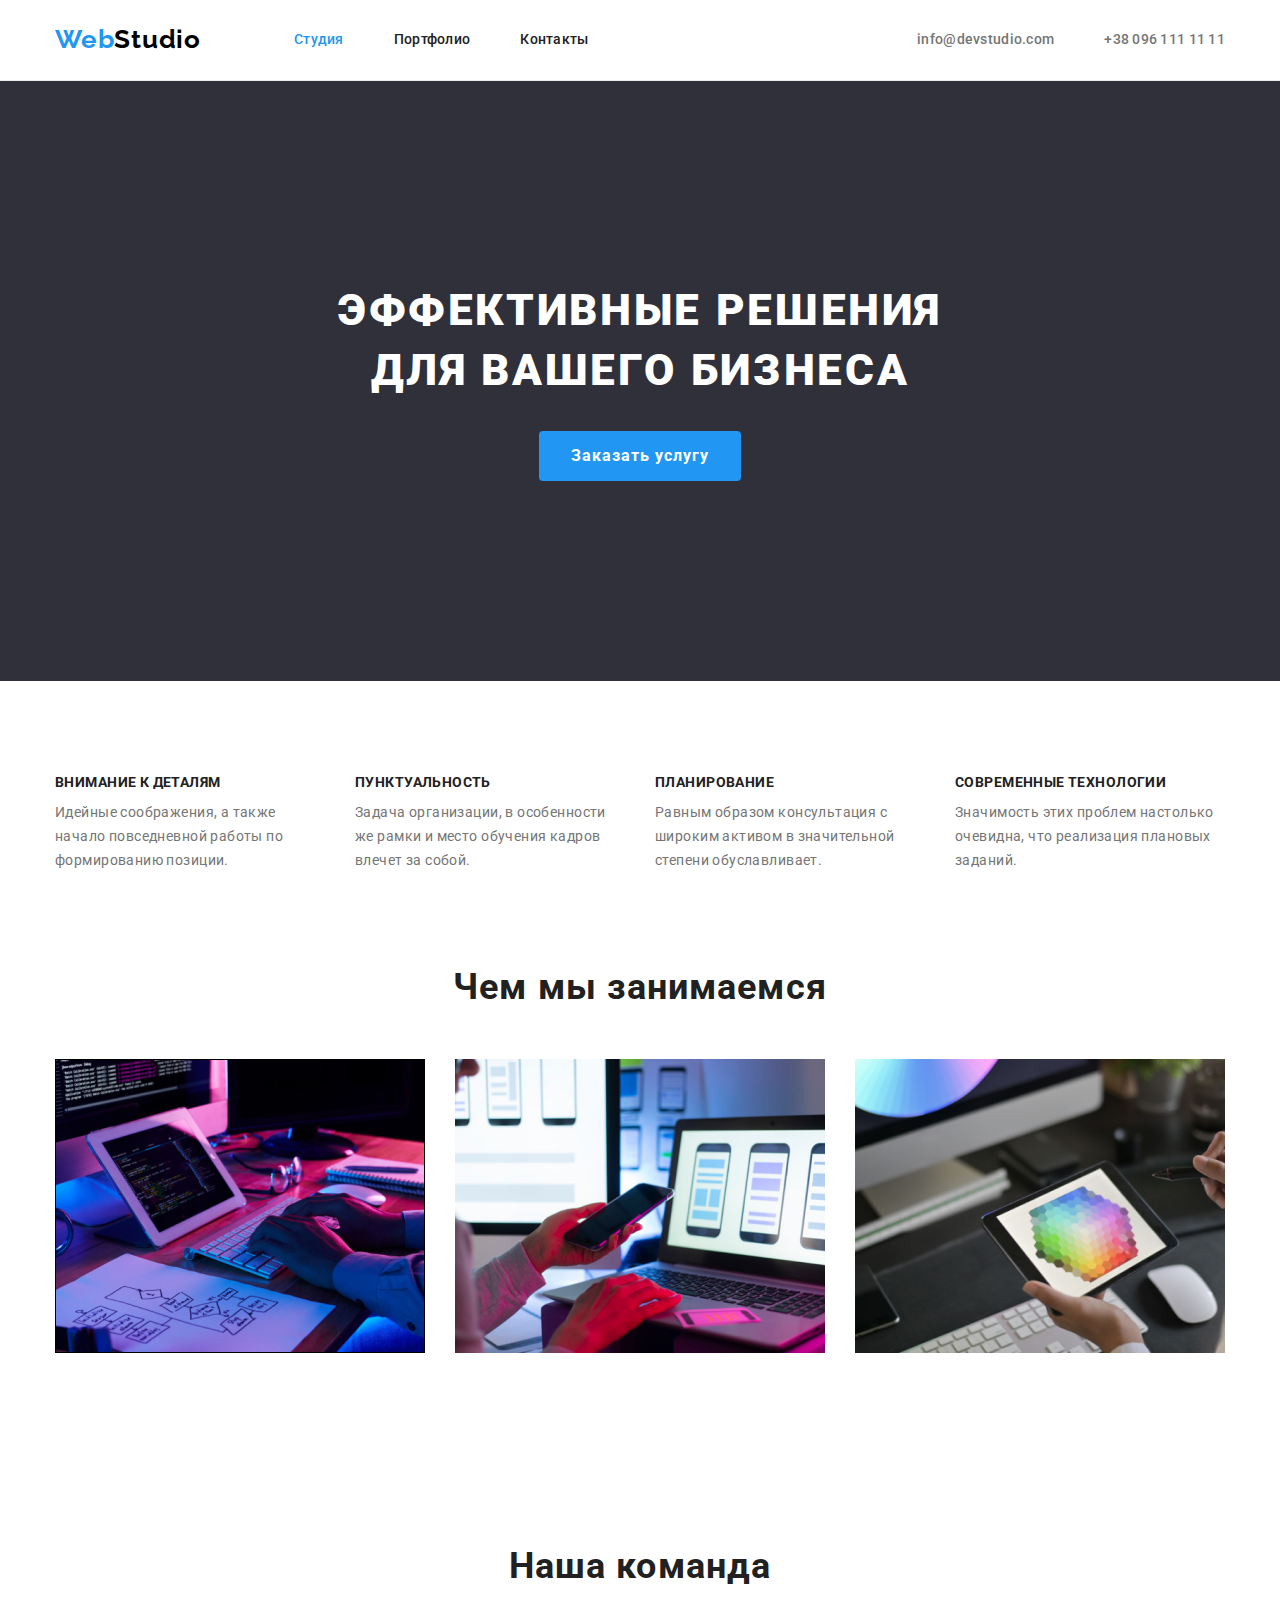
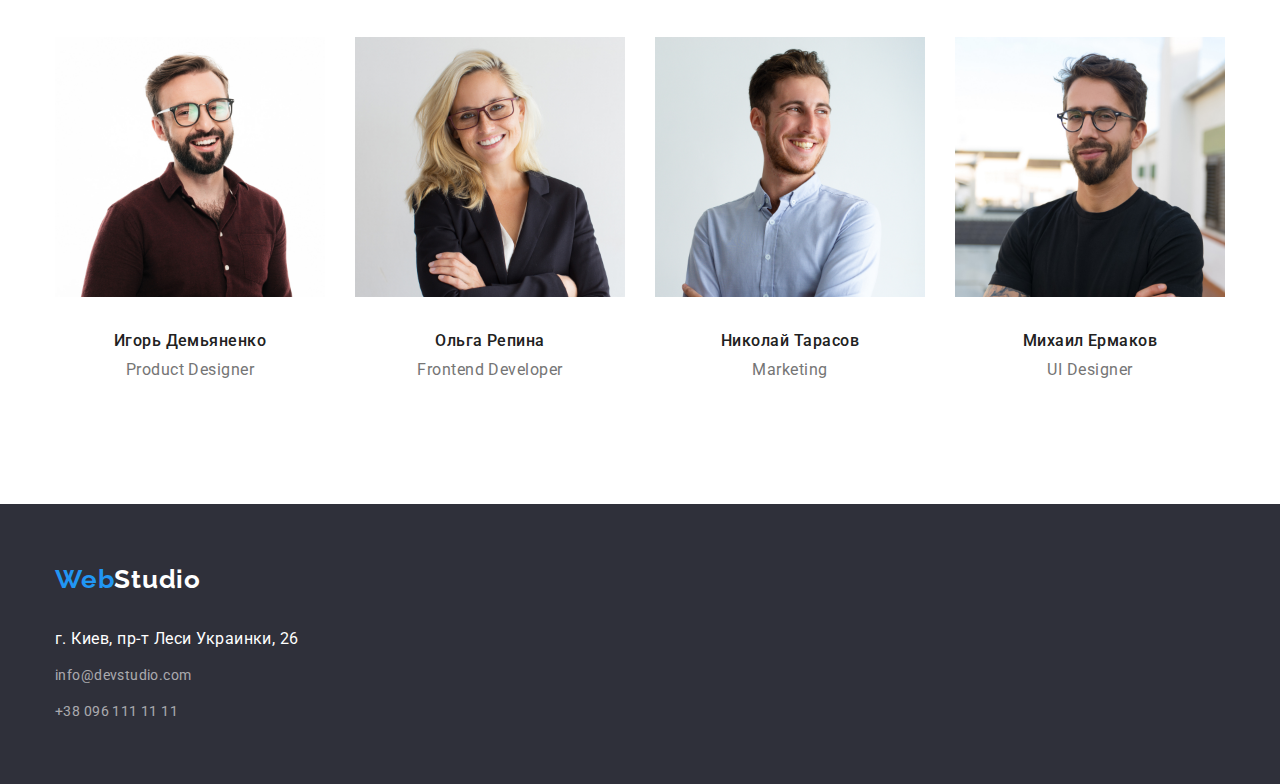
==== index.html @ 70a10172 "Add files via upload" ====
<!DOCTYPE html>
<html lang="ru">
  <head>
    <meta charset="UTF-8" />
    <meta http-equiv="X-UA-Compatible" content="IE=edge" />
    <meta name="viewport" content="width=device-width, initial-scale=1.0" />
    <link rel="preconnect" href="https://fonts.googleapis.com" />
    <link rel="preconnect" href="https://fonts.gstatic.com" crossorigin />
    <link
      href="https://fonts.googleapis.com/css2?family=Raleway:wght@700&family=Roboto:wght@400;500;700;900&display=swap"
      rel="stylesheet"
    />
    <link
      rel="stylesheet"
      href="https://cdnjs.cloudflare.com/ajax/libs/modern-normalize/1.1.0/modern-normalize.min.css"
    />
    <link rel="stylesheet" href="./css/style.css" />
    <title>Document</title>
  </head>
  <body class="page">
    <header class="page-header">
      <div class="conteiner main-nav">
        <nav class="main-nav">
          <a href="./index.html" class="logo"
            ><span class="logo-web">Web</span
            ><span class="logo-studio">Studio</span></a
          >
          <ul class="site-nav list">
            <li class="item">
              <a href="./index.html" class="link-nav current">Студия</a>
            </li>
            <li class="item">
              <a href="./portfolio.html" class="link-nav">Портфолио</a>
            </li>
            <li class="item"><a href="" class="link-nav">Контакты</a></li>
          </ul>
        </nav>

        <ul class="auth-nav list">
          <li class="item">
            <a href="mailto:info@devstudio.com" class="linkpadding"
              >info@devstudio.com</a
            >
          </li>
          <li class="item">
            <a href="tel:+380961111111" class="linkpadding"
              >+38 096 111 11 11</a
            >
          </li>
        </ul>
      </div>
    </header>
    <main>
      <section class="hero">
        <h1 class="hero-title">Эффективные решения <br />для вашего бизнеса</h1>
        <button type="button" class="button primary">Заказать услугу</button>
      </section>
      <section class="section nobottom">
        <div class="conteiner">
          <h2 class="title visually-hidden">Особенности</h2>
          <ul class="list peculiarities">
            <li class="item">
              <h3 class="subtitle">Внимание к деталям</h3>
              <p class="paragraph">
                Идейные соображения, а также начало повседневной работы по
                формированию позиции.
              </p>
            </li>
            <li class="item">
              <h3 class="subtitle">Пунктуальность</h3>
              <p class="paragraph">
                Задача организации, в особенности же рамки и место обучения
                кадров влечет за собой.
              </p>
            </li>
            <li class="item">
              <h3 class="subtitle">Планирование</h3>
              <p class="paragraph">
                Равным образом консультация с широким активом в значительной
                степени обуславливает.
              </p>
            </li>
            <li class="item">
              <h3 class="subtitle">Современные технологии</h3>
              <p class="paragraph">
                Значимость этих проблем настолько очевидна, что реализация
                плановых заданий.
              </p>
            </li>
          </ul>
        </div>
      </section>
      <section class="section">
        <div class="conteiner">
          <h2 class="title">Чем мы занимаемся</h2>
          <ul class="list works">
            <li class="itemwork">
              <img width="370" src="./images/box1.jpg" alt="Написание кода" />
            </li>
            <li class="itemwork">
              <img
                width="370"
                src="./images/box2.jpg"
                alt="Создание приложений"
              />
            </li>
            <li class="itemwork">
              <img width="370" src="./images/box3.jpg" alt="Дизайн" />
            </li>
          </ul>
        </div>
      </section>
      <section class="section">
        <div class="conteiner">
          <h2 class="title">Наша команда</h2>
          <ul class="list command">
            <li class="itemcomand">
              <img
                class="imgcommand"
                src="./images/img1.jpg"
                alt="Игорь Демьяненко"
                width="270"
              />
              <div class="dcommand">
                <h3 class="team">Игорь Демьяненко</h3>
                <p lang="en-GB" class="work">Product Designer</p>
              </div>
            </li>
            <li class="itemcomand">
              <img
                class="imgcommand"
                src="./images/img2.jpg"
                alt="Ольга Репина"
                width="270"
              />
              <div class="dcommand">
                <h3 class="team">Ольга Репина</h3>
                <p lang="en-GB" class="work">Frontend Developer</p>
              </div>
            </li>
            <li class="itemcomand">
              <img
                class="imgcommand"
                src="./images/img3.jpg"
                alt="Николай Тарасов"
                width="270"
              />
              <div class="dcommand">
                <h3 class="team">Николай Тарасов</h3>
                <p lang="en-GB" class="work">Marketing</p>
              </div>
            </li>
            <li class="itemcomand">
              <img
                class="imgcommand"
                src="./images/img4.jpg"
                alt="Михаил Ермаков"
                width="270"
              />
              <div class="dcommand">
                <h3 class="team">Михаил Ермаков</h3>
                <p lang="en-GB" class="work">UI Designer</p>
              </div>
            </li>
          </ul>
        </div>
      </section>
    </main>
    <footer class="footer">
      <div class="conteiner">
        <a href="./index.html" class="logof"
          ><span class="logo-web">Web</span
          ><span class="logo-studiow">Studio</span></a
        >
        <address class="fotter adress">
          <p class="footer-par">г. Киев, пр-т Леси Украинки, 26</p>
          <ul class="mail">
            <li class="listf">
              <a href="mailto:info@devstudio.com" class="link-navf"
                >info@devstudio.com</a
              >
            </li>
            <li class="listf">
              <a href="tel:+380961111111" class="link-navf"
                >+38 096 111 11 11</a
              >
            </li>
          </ul>
        </address>
      </div>
    </footer>
  </body>
</html>
---- css/style.css ----
:root {
  --title-text-color: #212121;
  --primary-text-color: #757575;
  --accent-color: #2196f3;
  --primary-bg-color: #ffffff;
  --primary-white-color: #ffffff;
  --button-bg-color: #f5f4fa;
  --hover-bg-prbutton: #188ce8;
}
h1,
h2,
h3,
h4,
p,
ul {
  margin: 0;
  padding: 0;
}
.page {
  background-color: var(--primary-bg-color);
  color: var(--primary-text-color);
  font-family: Roboto, sans-serif;
}
.conteiner {
  margin-left: auto;
  margin-right: auto;
  width: 1200px;
  padding-left: 15px;
  padding-right: 15px;
}
.page-header {
  border-bottom: 1px solid #ececec;
}
.main-nav {
  display: flex;
  align-items: center;
}
.pnav {
  justify-content: center;
  margin-bottom: 50px;
}
.portfolio-section {
  padding-top: 94px;
  padding-bottom: 94px;
}
.list {
  list-style: none;
  margin-top: 0;
  margin-bottom: 0;
}
.main-nav .list + .list {
  margin-left: 8px;
}
.main-item {
  display: flex;
  flex-wrap: wrap;
  justify-content: center;
}
.litem {
  width: 370px;
  margin-right: 30px;
  margin-bottom: 30px;
}
.litem:nth-child(3n) {
  margin-right: 0;
}
.litem:nth-last-child(-n + 3) {
  margin-bottom: 0;
}
.link-nav {
  display: block;
  padding-top: 32px;
  padding-bottom: 32px;
  color: var(--title-text-color);
  font-weight: 500;
  font-size: 14px;
  line-height: 1.14;
  letter-spacing: 0.02em;
  text-decoration: none;
}
.link-nav:hover,
.link-nav:focus {
  color: var(--accent-color);
}
.link-nav.current {
  color: var(--accent-color);
}
.site-nav {
  display: flex;
  margin-left: 93px;
}
.site-nav .item + .item {
  margin-left: 50px;
}
.link-navf {
  font-size: 14px;
  line-height: 1.7;
  letter-spacing: 0.03em;
  color: rgba(255, 255, 255, 0.6);
  text-decoration: none;
}
.auth-nav {
  display: flex;
}
.auth-nav .item + .item {
  margin-left: 50px;
}
.auth-nav.list {
  margin-left: auto;
}
.linkpadding {
  display: block;
  padding-top: 32px;
  padding-bottom: 32px;
  color: var(--primary-text-color);
  font-weight: 500;
  font-size: 14px;
  line-height: 1.14;
  letter-spacing: 0.02em;
  text-decoration: none;
}
.linkpadding:hover,
.alink.linkpadding:focus {
  color: var(--accent-color);
}
.logo {
  font-family: "Raleway";
  font-weight: 700;
  font-size: 26px;
  line-height: 1.2;
  letter-spacing: 0.03em;
  text-decoration: none;
}
.logof {
  display: block;
  margin-bottom: 30px;
  font-family: "Raleway";
  font-weight: 700;
  font-size: 26px;
  line-height: 1.2;
  letter-spacing: 0.03em;
  text-decoration: none;
}
.logo-studio {
  color: #000000;
}
.logo-studiow {
  color: #ffffff;
  text-decoration: none;
}
.logo-web {
  color: var(--accent-color);
}
.hero {
  background-color: #2f303a;
  text-align: center;
  padding-top: 200px;
  padding-bottom: 200px;
}
.button {
  border-radius: 4px;
  padding: 10px 32px;
  cursor: pointer;
  color: var(--title-text-color);
  background-color: var(--button-bg-color);
  font-family: inherit;
  font-weight: 500;
  font-size: 16px;
  line-height: 1.62;
  letter-spacing: 0.03em;
  text-align: center;
}
.button:hover,
.button:focus {
  background-color: var(--accent-color);
  color: var(--primary-white-color);
  border: none;
}
.button.primary {
  color: var(--primary-white-color);
  background-color: var(--accent-color);
  font-family: inherit;
  font-weight: 700;
  font-size: 16px;
  line-height: 1.88;
  letter-spacing: 0.06em;
  border: none;
}
.button.primary:hover,
.button.primary:focus {
  background-color: var(--hover-bg-prbutton);
  color: var(--primary-white-color);
  border: none;
}
.bportfolio {
  padding: 6px 22px;
  cursor: pointer;
  color: var(--title-text-color);
  background-color: var(--button-bg-color);
  font-family: inherit;
  font-weight: 500;
  font-size: 16px;
  line-height: 1.62;
  letter-spacing: 0.03em;
  text-align: center;
  border: none;
}
.bportfolio:hover,
.bportfolio:focus {
  background-color: var(--accent-color);
  color: var(--primary-white-color);
  border: none;
}
.hero-title {
  margin-top: 0;
  margin-bottom: 30px;

  color: var(--primary-white-color);
  font-weight: 900;
  font-size: 44px;
  line-height: 1.36;
  text-align: center;
  letter-spacing: 0.06em;
  text-transform: uppercase;
}
.section {
  padding-top: 94px;
  padding-bottom: 94px;
}
.section.nobottom {
  padding-bottom: 0;
}
.title {
  margin-top: 0;
  margin-bottom: 50px;

  color: var(--title-text-color);
  font-weight: 700;
  font-size: 36px;
  line-height: 1.17;
  text-align: center;
  letter-spacing: 0.03em;
}
.visually-hidden {
  position: absolute;
  width: 1px;
  height: 1px;
  margin: -1px;
  border: 0;
  padding: 0;

  white-space: nowrap;
  clip-path: inset(100%);
  clip: rect(0 0 0 0);
  overflow: hidden;
}
.peculiarities {
  display: flex;
}
.subtitle {
  margin-bottom: 10px;
}
.peculiarities .item + .item {
  margin-left: 30px;
}
.peculiarities .item {
  width: 270px;
}
.section .team {
  color: var(--title-text-color);
  font-weight: 500;
  font-size: 16px;
  line-height: 1.19;
  letter-spacing: 0.03em;
}
.section .work {
  line-height: 1.19;
  letter-spacing: 0.03em;
}
.works {
  display: flex;
}
.works .itemwork + .itemwork {
  margin-left: 30px;
}
.command {
  display: flex;
}
.command .itemcomand + .itemcomand {
  margin-left: 30px;
}
.itemcomand {
  text-align: center;
}
.dcommand {
  padding-top: 30px;
  padding-bottom: 30px;
}
.section .subtitle {
  color: var(--title-text-color);
  font-weight: 700;
  font-size: 14px;
  line-height: 1.14;
  letter-spacing: 0.03em;
  text-transform: uppercase;
}
.section .paragraph {
  font-size: 14px;
  line-height: 1.71;
  letter-spacing: 0.03em;
}
.link-portfolio {
  text-decoration: none;
  margin-bottom: 0px;
}
.link-portfolio .work {
  color: var(--primary-text-color);
  line-height: 1.19;
  letter-spacing: 0.03em;
}
.img-portfolio {
  display: block;
}
.link-portfolio .team {
  color: var(--title-text-color);
  font-weight: 500;
  line-height: 1.19;
  letter-spacing: 0.03em;
}
.divportfolio {
  padding: 20px 24px;
  border-top: none;
  border-right: 1px solid #eeeeee;
  border-bottom: 1px solid #eeeeee;
  border-left: 1px solid #eeeeee;
}

.team {
  margin-bottom: 10px;
}
.adress {
  font-style: normal;
}
.footer {
  font-style: normal;
  background-color: #2f303a;
  padding-top: 60px;
  padding-bottom: 60px;
}
.lfooter {
  margin-bottom: 20px;
}
.listf {
  list-style: none;
  margin-top: 0;
  margin-bottom: 0;
}
.listf:not(:last-child) {
  margin-bottom: 9px;
}
.footer-par {
  margin-bottom: 9px;
  font-style: normal;
  line-height: 1.7;
  letter-spacing: 0.03em;
  color: #ffffff;
}
.mail {
  line-height: 1.7;
  letter-spacing: 0.03em;
  color: rgba(255, 255, 255, 0.6);
}
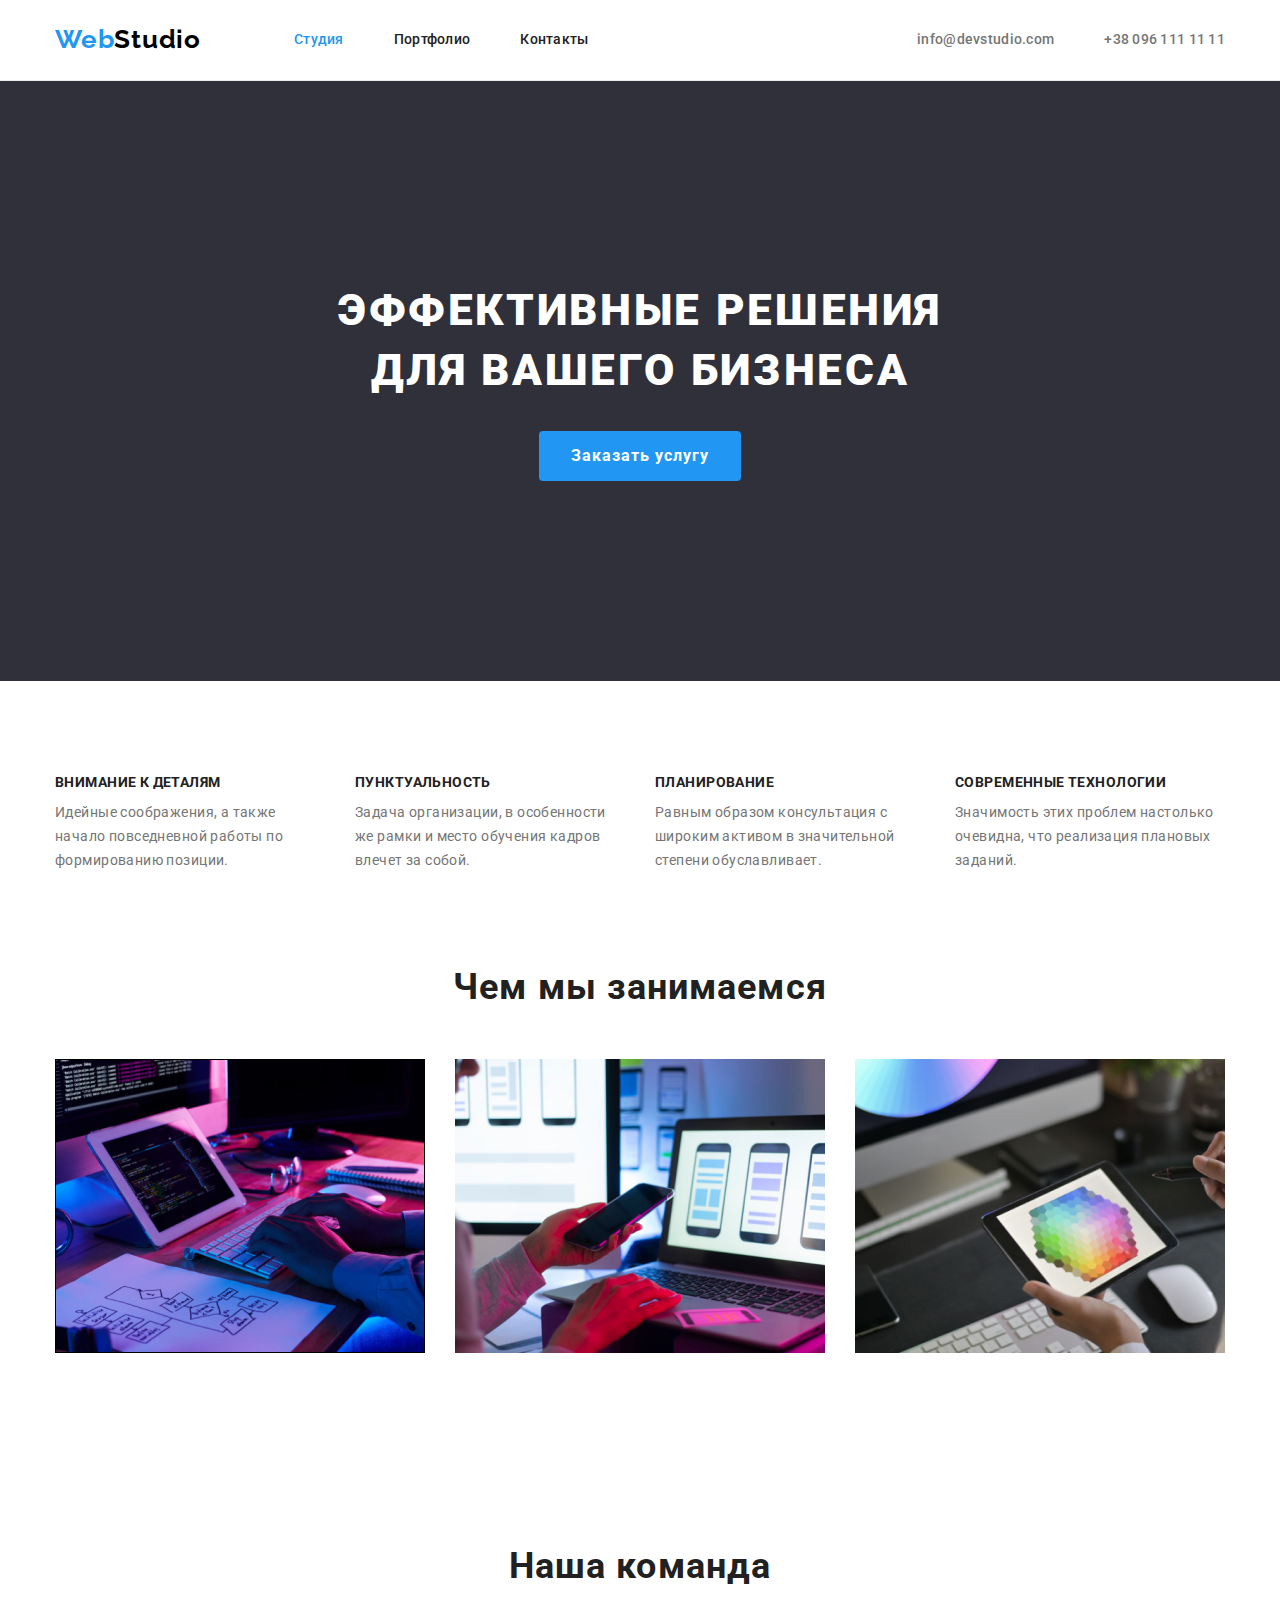
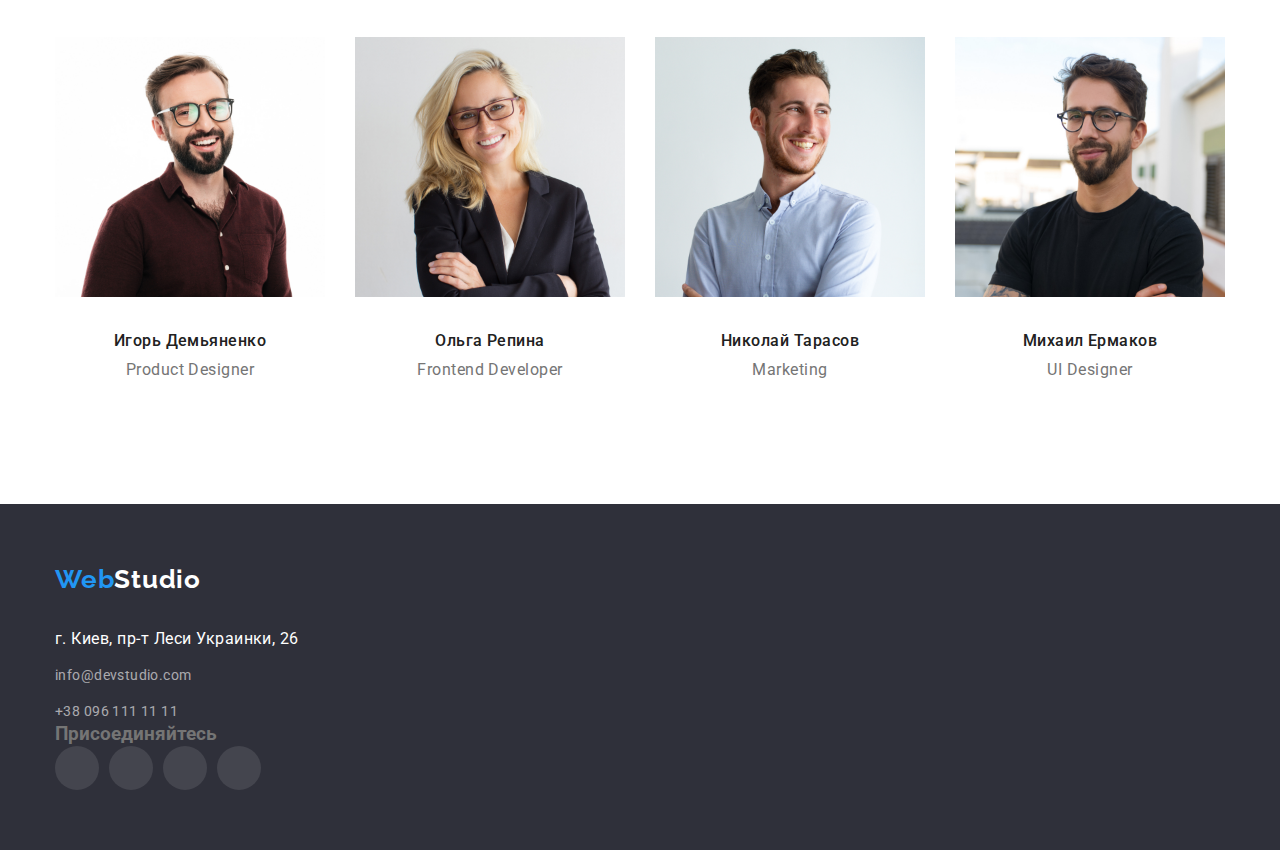
==== commit daa09de9: "иконки футера" ====
--- a/index.html
+++ b/index.html
@@ -187,6 +187,39 @@
             </li>
           </ul>
         </address>
+        <div class="footer-social">
+          <h3 class="footer-social-title">Присоединяйтесь</h3>
+          <ul class="social-list-footer list">
+            <li class="social-item-footer">
+              <a class="aspect-link-footer" href="">
+                <svg class="aspect-icon-footer" width="20" height="20">
+                  <use href="./images/icons.svg#icon-instagram"></use>
+                </svg>
+              </a>
+            </li>
+            <li class="social-item-footer">
+              <a class="aspect-link-footer" href="">
+                <svg class="aspect-icon-footer" width="20" height="20">
+                  <use href="./images/icons.svg#icon-twitter"></use>
+                </svg>
+              </a>
+            </li>
+            <li class="social-item-footer">
+              <a class="aspect-link-footer" href="">
+                <svg class="aspect-icon-footer" width="20" height="20">
+                  <use href="./images/icons.svg#icon-facebook"></use>
+                </svg>
+              </a>
+            </li>
+            <li class="social-item-footer">
+              <a class="aspect-link-footer" href="">
+                <svg class="aspect-icon-footer" width="20" height="20">
+                  <use href="./images/icons.svg#icon-linkedin"></use>
+                </svg>
+              </a>
+            </li>
+          </ul>
+        </div>
       </div>
     </footer>
   </body>
--- a/css/style.css
+++ b/css/style.css
@@ -6,6 +6,7 @@
   --primary-white-color: #ffffff;
   --button-bg-color: #f5f4fa;
   --hover-bg-prbutton: #188ce8;
+  --part-logo: #000000;
 }
 h1,
 h2,
@@ -350,6 +351,7 @@
 .lfooter {
   margin-bottom: 20px;
 }
+
 .listf {
   list-style: none;
   margin-top: 0;
@@ -370,3 +372,35 @@
   letter-spacing: 0.03em;
   color: rgba(255, 255, 255, 0.6);
 }
+.social-list-footer {
+  display: flex;
+}
+
+.social-item-footer {
+  width: 44px;
+  height: 44px;
+  margin-right: 10px;
+}
+
+.social-item-footer:last-child {
+  margin-right: 0;
+}
+
+.aspect-link-footer {
+  display: flex;
+  justify-content: center;
+  align-items: center;
+  width: 100%;
+  height: 100%;
+  background: rgba(255, 255, 255, 0.1);
+  border-radius: 50%;
+}
+
+.aspect-link-footer:hover,
+.aspect-link-footer:focus {
+  background-color: var(--accent-color);
+}
+
+.aspect-icon-footer {
+  fill: var(--main-white-color);
+}
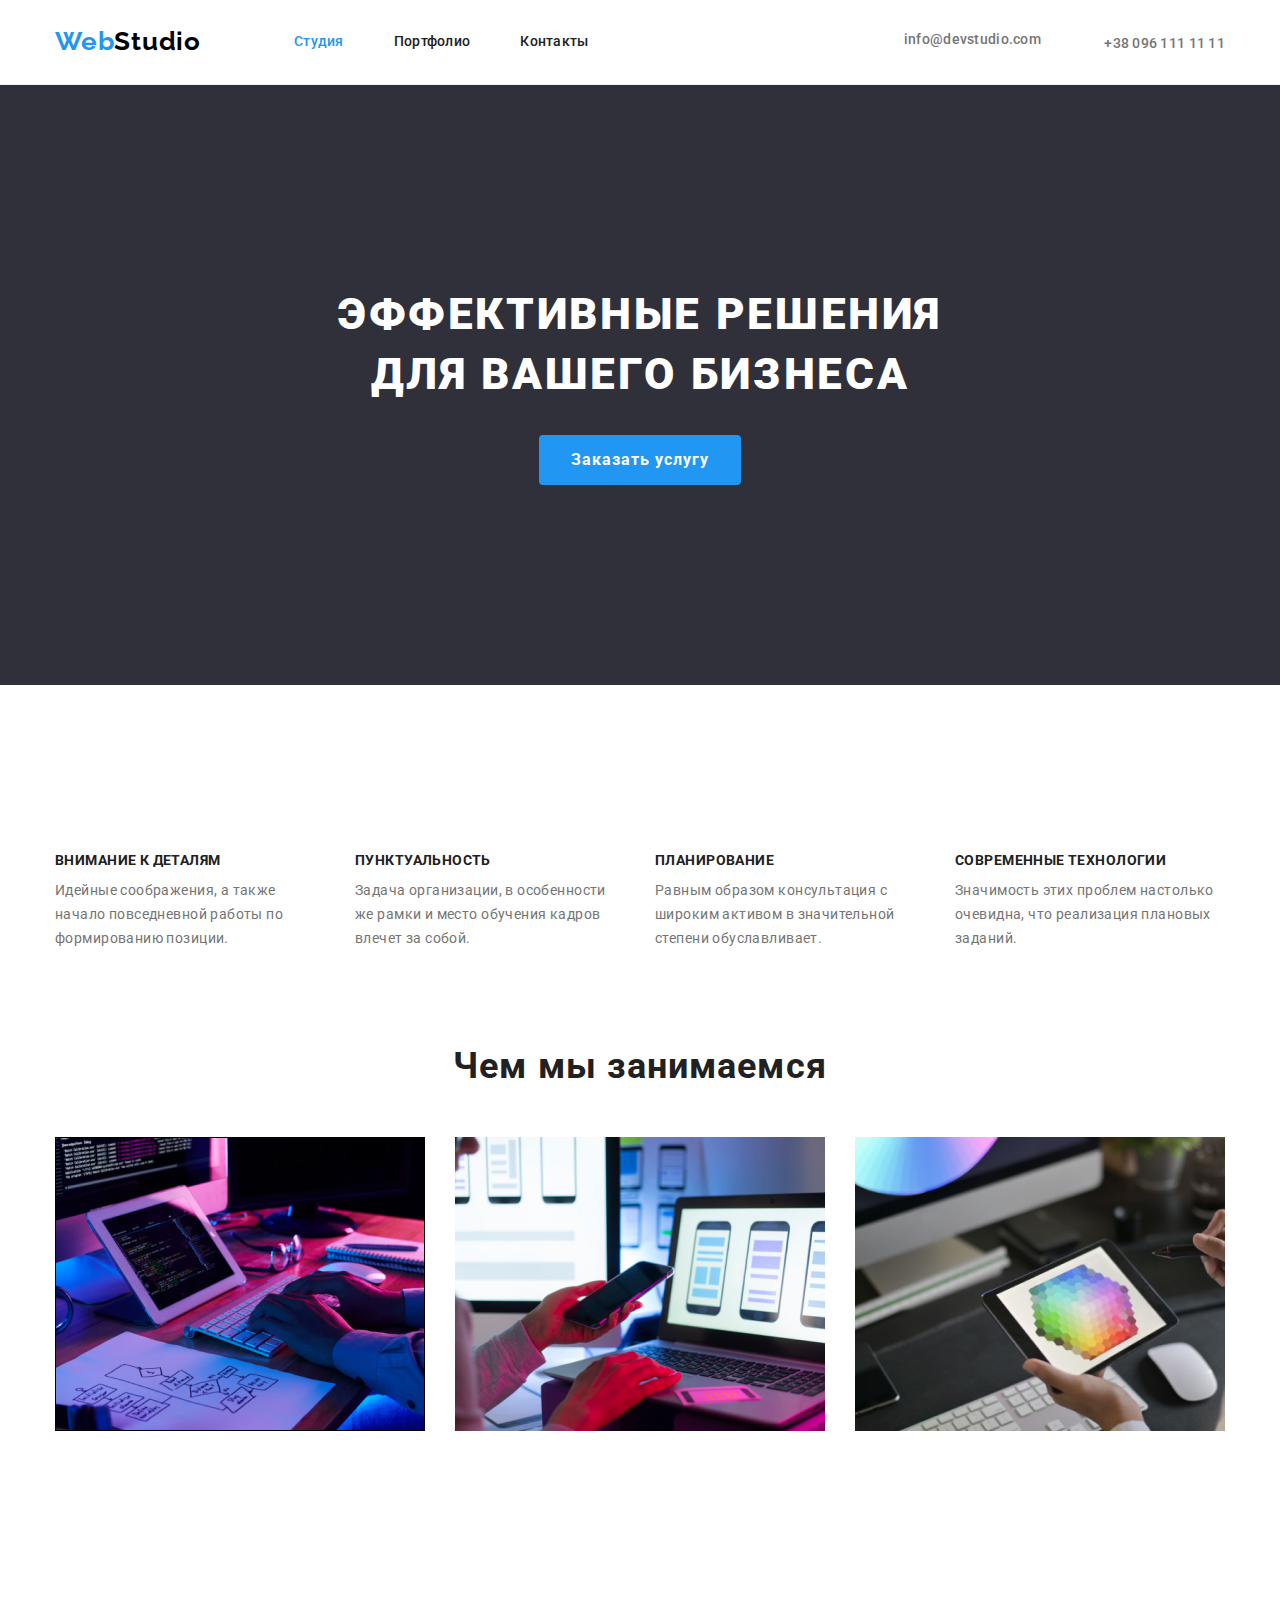
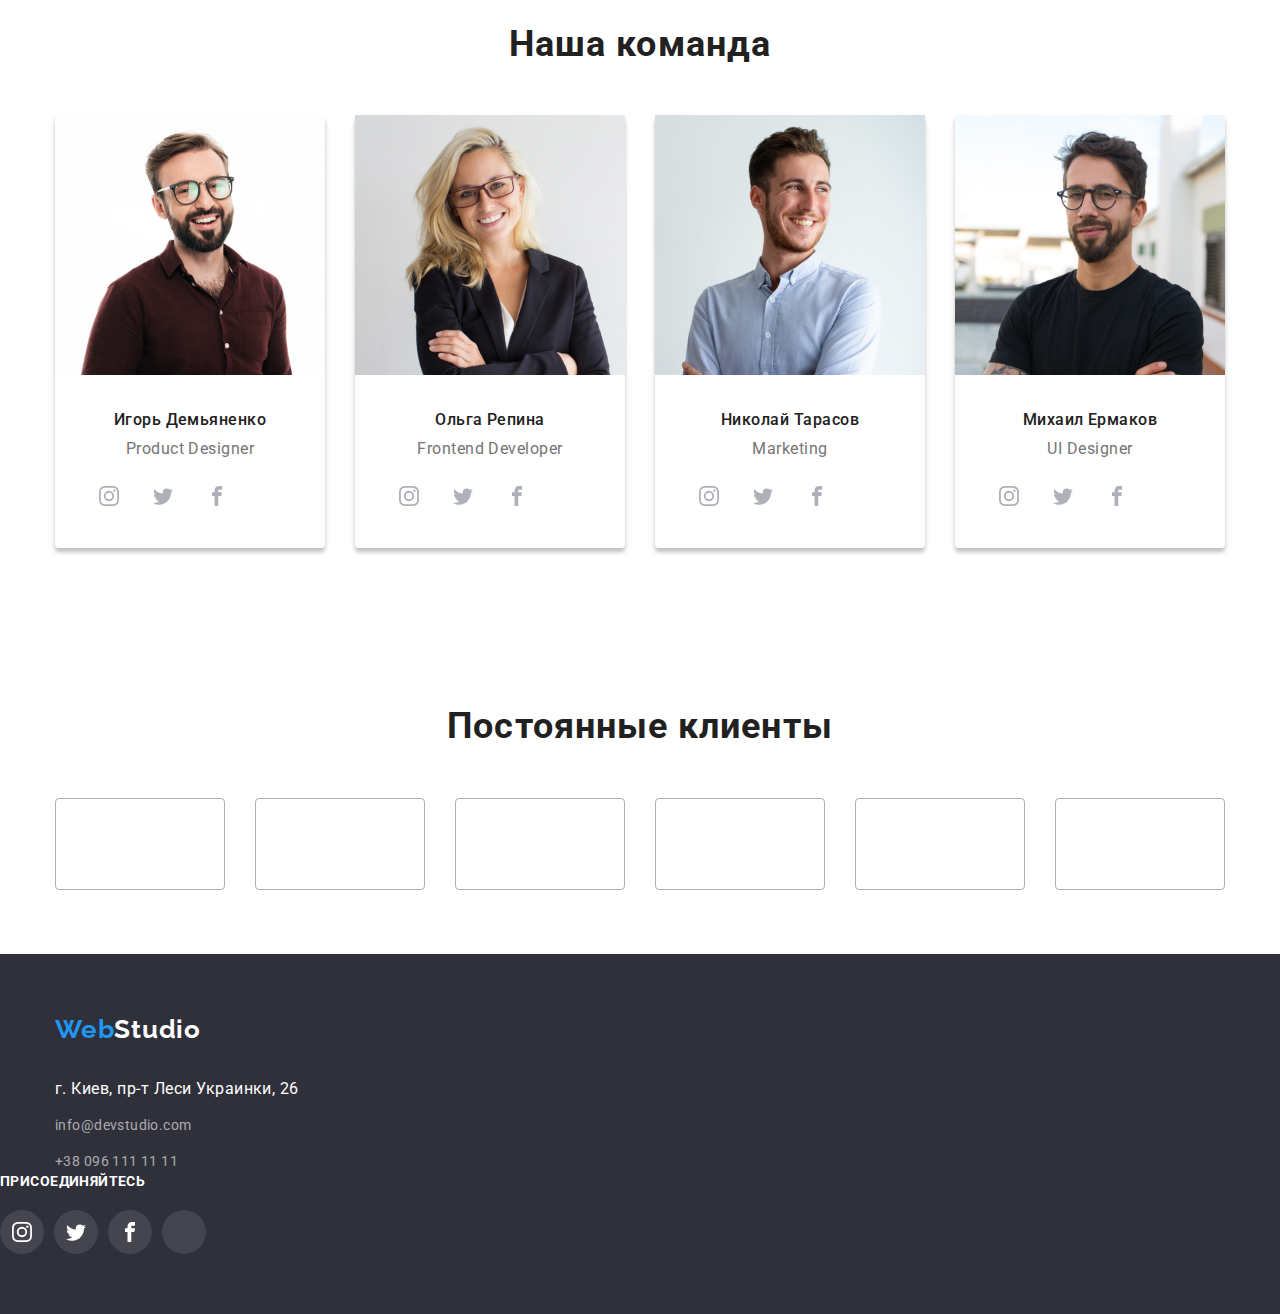
==== commit 64e7415a: "для ментора" ====
--- a/index.html
+++ b/index.html
@@ -37,17 +37,17 @@
         </nav>
 
         <ul class="auth-nav list">
-          <li class="item">
-            <a href="mailto:info@devstudio.com" class="linkpadding"
-              >info@devstudio.com</a
-            >
-          </li>
-          <li class="item">
-            <a href="tel:+380961111111" class="linkpadding"
-              >+38 096 111 11 11</a
-            >
-          </li>
-        </ul>
+                <li class="item "><a href="mailto:info@devstudio.com" class="linkpadding link-align">
+                    <svg class="nav-svg" width="16" height="12">
+                        <use href="./images/symbol-defs.svg#icon-envelope"></use>
+                    </svg>
+                    info@devstudio.com</a></li>
+                <li class="item "><a href="tel:+380961111111" class="linkpadding link-align">
+                    <svg class="nav-svg"  width="10" height="16">
+                        <use href="./images/symbol-defs.svg#icon-smartphone"></use>
+                    </svg>
+                    +38 096 111 11 11</a></li>
+            </ul>
       </div>
     </header>
     <main>
@@ -59,36 +59,45 @@
         <div class="conteiner">
           <h2 class="title visually-hidden">Особенности</h2>
           <ul class="list peculiarities">
-            <li class="item">
-              <h3 class="subtitle">Внимание к деталям</h3>
-              <p class="paragraph">
-                Идейные соображения, а также начало повседневной работы по
-                формированию позиции.
-              </p>
-            </li>
-            <li class="item">
-              <h3 class="subtitle">Пунктуальность</h3>
-              <p class="paragraph">
-                Задача организации, в особенности же рамки и место обучения
-                кадров влечет за собой.
-              </p>
-            </li>
-            <li class="item">
-              <h3 class="subtitle">Планирование</h3>
-              <p class="paragraph">
-                Равным образом консультация с широким активом в значительной
-                степени обуславливает.
-              </p>
-            </li>
-            <li class="item">
-              <h3 class="subtitle">Современные технологии</h3>
-              <p class="paragraph">
-                Значимость этих проблем настолько очевидна, что реализация
-                плановых заданий.
-              </p>
-            </li>
-          </ul>
-        </div>
+            <li class="item icon-antena">
+                <div class="section-div-svg" >
+                    <svg class="icon-svg" width="70" height="70">
+                    <use href="./images/symbol-defs.svg#icon-antenna"></use>
+                </svg></div>
+            <h3 class=" subtitle">Внимание к деталям</h3>
+                <p class=" paragraph">Идейные соображения, а также начало повседневной работы по формированию позиции.
+                </p>
+            </li>
+            <li class="item icon-clock">
+                <div class="section-div-svg">
+                    <svg class="icon-svg" width="70" height="70">
+                        <use href="./images/symbol-defs.svg#icon-clock"></use>
+                    </svg>
+                </div>
+                <h3 class=" subtitle">Пунктуальность</h3>
+                <p class= "paragraph">Задача организации, в особенности же рамки и место обучения кадров влечет за собой.
+                </p>
+            </li>
+            <li class="item">
+                <div class="section-div-svg">
+                    <svg class="icon-svg" width="70" height="70">
+                        <use href="./images/symbol-defs.svg#icon-diagram"></use>
+                    </svg>
+                </div>
+                <h3 class=" subtitle">Планирование</h3>
+                <p class=" paragraph">Равным образом консультация с широким активом в значительной степени обуславливает.
+                </p>
+            </li>
+            <li class="item">
+                <div class="section-div-svg">
+                    <svg class="icon-svg" width="70" height="70">
+                        <use href="./images/symbol-defs.svg#icon-astronaut"></use>
+                    </svg>
+                </div>
+                <h3 class=" subtitle">Современные технологии</h3>
+                <p class=" paragraph">Значимость этих проблем настолько очевидна, что реализация плановых заданий.</p>
+            </li>
+        </ul></div>
       </section>
       <section class="section">
         <div class="conteiner">
@@ -114,57 +123,129 @@
         <div class="conteiner">
           <h2 class="title">Наша команда</h2>
           <ul class="list command">
-            <li class="itemcomand">
-              <img
-                class="imgcommand"
-                src="./images/img1.jpg"
-                alt="Игорь Демьяненко"
-                width="270"
-              />
-              <div class="dcommand">
-                <h3 class="team">Игорь Демьяненко</h3>
-                <p lang="en-GB" class="work">Product Designer</p>
-              </div>
-            </li>
-            <li class="itemcomand">
-              <img
-                class="imgcommand"
-                src="./images/img2.jpg"
-                alt="Ольга Репина"
-                width="270"
-              />
-              <div class="dcommand">
-                <h3 class="team">Ольга Репина</h3>
-                <p lang="en-GB" class="work">Frontend Developer</p>
-              </div>
-            </li>
-            <li class="itemcomand">
-              <img
-                class="imgcommand"
-                src="./images/img3.jpg"
-                alt="Николай Тарасов"
-                width="270"
-              />
-              <div class="dcommand">
-                <h3 class="team">Николай Тарасов</h3>
-                <p lang="en-GB" class="work">Marketing</p>
-              </div>
-            </li>
-            <li class="itemcomand">
-              <img
-                class="imgcommand"
-                src="./images/img4.jpg"
-                alt="Михаил Ермаков"
-                width="270"
-              />
-              <div class="dcommand">
-                <h3 class="team">Михаил Ермаков</h3>
-                <p lang="en-GB" class="work">UI Designer</p>
-              </div>
-            </li>
+            <li class="itemcomand"><img class="imgcommand" src="./images/img1.jpg" alt="Игорь Демьяненко" width="270">
+      <div class="dcommand"><h3 class=" team">Игорь Демьяненко</h3>
+    <p lang="en-GB" class=" work">Product Designer</p>
+<ul class="command-svg">
+    <li class="command-li"><a class="button-svg" href="" ><svg class="command-li-svg" width="20" height="20">
+        <use href="./images/symbol-defs.svg#icon-instagram"></use>
+    </svg></a>
+    </li>
+<li class="command-li"><a class="button-svg" href=""><svg class="command-li-svg" width="20" height="20">
+                <use href="./images/symbol-defs.svg#icon-twitter"></use>
+            </svg></a>
+</li>
+<li class="command-li"><a class="button-svg" href=""><svg class="command-li-svg" width="20" height="20">
+                <use href="./images/symbol-defs.svg#icon-facebook"></use>
+            </svg></a>
+</li>
+    <li class="command-li"><a class="button-svg" href=""><svg class="command-li-svg" width="20" height="20">
+                    <use href="./images/symbol-defs.svg#icon-linkedin"></use>
+                </svg></a>
+    </li>
+</ul>
+</div>
+    </li>
+    <li class="itemcomand"><img class="imgcommand" src="./images/img2.jpg" alt="Ольга Репина" width="270">
+        <div class="dcommand"><h3 class=" team">Ольга Репина</h3>
+        <p lang="en-GB" class=" work">Frontend Developer</p>
+   
+    <ul class="command-svg">
+        <li class="command-li"><a class="button-svg" href=""><svg class="command-li-svg" width="20" height="20">
+                    <use href="./images/symbol-defs.svg#icon-instagram"></use>
+                </svg></a>
+        </li>
+        <li class="command-li"><a class="button-svg" href=""><svg class="command-li-svg" width="20" height="20">
+                    <use href="./images/symbol-defs.svg#icon-twitter"></use>
+                </svg></a>
+        </li>
+        <li class="command-li"><a class="button-svg" href=""><svg class="command-li-svg" width="20" height="20">
+                    <use href="./images/symbol-defs.svg#icon-facebook"></use>
+                </svg></a>
+        </li>
+        <li class="command-li"><a class="button-svg" href=""><svg class="command-li-svg" width="20" height="20">
+                    <use href="./images/symbol-defs.svg#icon-linkedin"></use>
+                </svg></a>
+        </li>
+    </ul>
+    </div>
+    </li>
+    <li class="itemcomand"><img class="imgcommand" src="./images/img3.jpg" alt="Николай Тарасов" width="270">
+        <div class="dcommand"><h3 class=" team">Николай Тарасов</h3>
+        <p lang="en-GB" class=" work">Marketing</p>
+    <ul class="command-svg">
+        <li class="command-li"><a class="button-svg" href=""><svg class="command-li-svg" width="20" height="20">
+                    <use href="./images/symbol-defs.svg#icon-instagram"></use>
+                </svg></a>
+        </li>
+        <li class="command-li"><a class="button-svg" href=""><svg class="command-li-svg" width="20" height="20">
+                    <use href="./images/symbol-defs.svg#icon-twitter"></use>
+                </svg></a>
+        </li>
+        <li class="command-li"><a class="button-svg" href=""><svg class="command-li-svg" width="20" height="20">
+                    <use href="./images/symbol-defs.svg#icon-facebook"></use>
+                </svg></a>
+        </li>
+        <li class="command-li"><a class="button-svg" href=""><svg class="command-li-svg" width="20" height="20">
+                    <use href="./images/symbol-defs.svg#icon-linkedin"></use>
+                </svg></a>
+        </li>
+    </ul></div>
+    </li>
+    <li class="itemcomand"><img class="imgcommand" src="./images/img4.jpg" alt="Михаил Ермаков" width="270">
+        <div class="dcommand"><h3 class=" team">Михаил Ермаков</h3>
+        <p lang="en-GB" class=" work">UI Designer</p>
+    <ul class="command-svg">
+        <li class="command-li"><a class="button-svg" href=""><svg class="command-li-svg" width="20" height="20">
+                    <use href="./images/symbol-defs.svg#icon-instagram"></use>
+                </svg></a>
+        </li>
+        <li class="command-li"><a class="button-svg" href=""><svg class="command-li-svg" width="20" height="20">
+                    <use href="./images/symbol-defs.svg#icon-twitter"></use>
+                </svg></a>
+        </li>
+        <li class="command-li"><a class="button-svg" href=""><svg class="command-li-svg" width="20" height="20">
+                    <use href="./images/symbol-defs.svg#icon-facebook"></use>
+                </svg></a>
+        </li>
+        <li class="command-li"><a class="button-svg" href=""><svg class="command-li-svg" width="20" height="20">
+                    <use href="./images/symbol-defs.svg#icon-linkedin"></use>
+                </svg></a>
+        </li>
           </ul>
         </div>
       </section>
+      <section class="clients">
+        <div class="conteiner">
+            <h2 class="clients-title">Постоянные клиенты</h2>
+            <ul class="clients-item">
+                <li class="list"><a class="clients-button-svg" href=""><svg class="command-li-svg" width="40" height="52">
+                            <use href="./images/symbol-defs.svg#icon-Logo"></use>
+                        </svg></a>
+            </li>
+            <li class="list"><a class="clients-button-svg" href=""><svg class="command-li-svg" width="40" height="52">
+                            <use href="./images/symbol-defs.svg#icon-Logocompany"></use>
+                        </svg></a>
+            </li>
+            <li class="list"><a class="clients-button-svg" href=""><svg class="command-li-svg" width="40" height="52">
+                            <use href="./images/symbol-defs.svg#icon-Logo3"></use>
+                        </svg></a>
+            </li>
+            <li class="list"><a class="clients-button-svg" href=""><svg class="command-li-svg" width="40" height="52">
+                            <use href="./images/symbol-defs.svg#icon-Logo4"></use>
+                        </svg></a>
+            </li>
+            <li class="list"><a class="clients-button-svg" href=""><svg class="command-li-svg" width="40" height="52">
+                            <use href="./images/symbol-defs.svg#icon-Logo5"></use>
+                        </svg></a>
+            </li>
+            <li class="list"><a class="clients-button-svg" href=""><svg class="command-li-svg" width="40" height="52">
+                            <use href="./images/symbol-defs.svg#icon-Logo6"></use>
+                        </svg></a>
+            </li>
+        </ul>
+        </div>
+    </section>
     </main>
     <footer class="footer">
       <div class="conteiner">
@@ -187,40 +268,27 @@
             </li>
           </ul>
         </address>
-        <div class="footer-social">
-          <h3 class="footer-social-title">Присоединяйтесь</h3>
-          <ul class="social-list-footer list">
-            <li class="social-item-footer">
-              <a class="aspect-link-footer" href="">
-                <svg class="aspect-icon-footer" width="20" height="20">
-                  <use href="./images/icons.svg#icon-instagram"></use>
-                </svg>
-              </a>
-            </li>
-            <li class="social-item-footer">
-              <a class="aspect-link-footer" href="">
-                <svg class="aspect-icon-footer" width="20" height="20">
-                  <use href="./images/icons.svg#icon-twitter"></use>
-                </svg>
-              </a>
-            </li>
-            <li class="social-item-footer">
-              <a class="aspect-link-footer" href="">
-                <svg class="aspect-icon-footer" width="20" height="20">
-                  <use href="./images/icons.svg#icon-facebook"></use>
-                </svg>
-              </a>
-            </li>
-            <li class="social-item-footer">
-              <a class="aspect-link-footer" href="">
-                <svg class="aspect-icon-footer" width="20" height="20">
-                  <use href="./images/icons.svg#icon-linkedin"></use>
-                </svg>
-              </a>
-            </li>
-          </ul>
-        </div>
       </div>
+      <div class="conect-div"><p class="footer-conect">присоединяйтесь</p>
+    <ul class="list">
+        <li class="command-li"><a class="footer-button-svg" href=""><svg class="command-li-svg" width="20" height="20">
+                        <use href="./images/symbol-defs.svg#icon-instagram"></use>
+                    </svg></a>
+        </li>
+        <li class="command-li"><a class="footer-button-svg" href=""><svg class="command-li-svg" width="20" height="20">
+                        <use href="./images/symbol-defs.svg#icon-twitter"></use>
+                    </svg></a>
+        </li>
+        <li class="command-li"><a class="footer-button-svg" href=""><svg class="command-li-svg" width="20" height="20">
+                        <use href="./images/symbol-defs.svg#icon-facebook"></use>
+                    </svg></a>
+        </li>
+        <li class="command-li"><a class="footer-button-svg" href=""><svg class="command-li-svg" width="20" height="20">
+                        <use href="./images/symbol-defs.svg#icon-linkedin"></use>
+                    </svg></a>
+        </li>
+    </ul></div> 
+    </div>
     </footer>
   </body>
 </html>
--- a/css/style.css
+++ b/css/style.css
@@ -372,35 +372,131 @@
   letter-spacing: 0.03em;
   color: rgba(255, 255, 255, 0.6);
 }
-.social-list-footer {
-  display: flex;
-}
-
-.social-item-footer {
+.footer-conect {
+  margin-bottom: 20px;
+  font-weight: 700;
+  font-size: 14px;
+  line-height: 1.14;
+  letter-spacing: 0.03em;
+  text-transform: uppercase;
+
+  color: #ffffff;
+}
+.footer .list {
+  display: flex;
+}
+
+.footer-button-svg {
   width: 44px;
   height: 44px;
+  display: flex;
+  justify-content: center;
+  align-items: center;
+  border-radius: 50%;
+  border: none;
+  cursor: pointer;
+  background-color: rgba(255, 255, 255, 0.1);
+  fill: #ffffff;
+}
+
+.footer-button-svg:hover,
+.footer-button-svg:focus {
+  background-color: var(--accent-color);
+  fill: #ffffff;
+}
+.footer-conteiner {
+  display: flex;
+  align-items: baseline;
+}
+.adress-div {
+  margin-right: 70px;
+}
+
+/* section 4 */
+
+.work {
+  margin-bottom: 16px;
+}
+.button-svg {
+  width: 44px;
+  height: 44px;
+  display: flex;
+  justify-content: center;
+  align-items: center;
+  border-radius: 50%;
+  border: none;
+  cursor: pointer;
+  background-color: inherit;
+
+  fill: #afb1b8;
+}
+.button-svg:hover,
+.button-svg:focus {
+  background-color: var(--accent-color);
+  fill: #ffffff;
+}
+.bg-section-command {
+  background-color: #f5f4fa;
+}
+.itemcomand {
+  text-align: center;
+
+  background-color: var(--primary-white-color);
+  border-radius: 4px;
+  box-shadow: 0px 4px 4px 0px rgba(0, 0, 0, 0.25);
+}
+.command-svg {
+  list-style: none;
+  display: flex;
+  justify-content: center;
+}
+.command-li {
   margin-right: 10px;
 }
-
-.social-item-footer:last-child {
+.command-li:nth-child(4n) {
   margin-right: 0;
 }
 
-.aspect-link-footer {
+/* Постоянные клиенты */
+.clients {
+  padding-top: 64px;
+  padding-bottom: 64px;
+}
+
+.clients-title {
+  color: var(--title-text-color);
+  margin-bottom: 50px;
+  font-weight: 700;
+  font-size: 36px;
+  line-height: 1.16;
+  text-align: center;
+  letter-spacing: 0.03em;
+}
+.clients-button-svg {
+  width: 170px;
+  height: 92px;
   display: flex;
   justify-content: center;
   align-items: center;
-  width: 100%;
-  height: 100%;
-  background: rgba(255, 255, 255, 0.1);
-  border-radius: 50%;
-}
-
-.aspect-link-footer:hover,
-.aspect-link-footer:focus {
-  background-color: var(--accent-color);
-}
-
-.aspect-icon-footer {
-  fill: var(--main-white-color);
-}
+  border-radius: 4px;
+  border: 1px solid #afb1b8;
+  background-color: inherit;
+  cursor: pointer;
+
+  fill: #afb1b8;
+}
+.clients-button-svg:hover,
+.clients-button-svg:focus {
+  border: 1px solid var(--accent-color);
+  fill: var(--accent-color);
+}
+.clients-item {
+  display: flex;
+}
+.clients-item .list {
+  margin-right: 30px;
+  justify-content: center;
+}
+.clients-item .list:nth-child(6n) {
+  margin-right: 0;
+}
